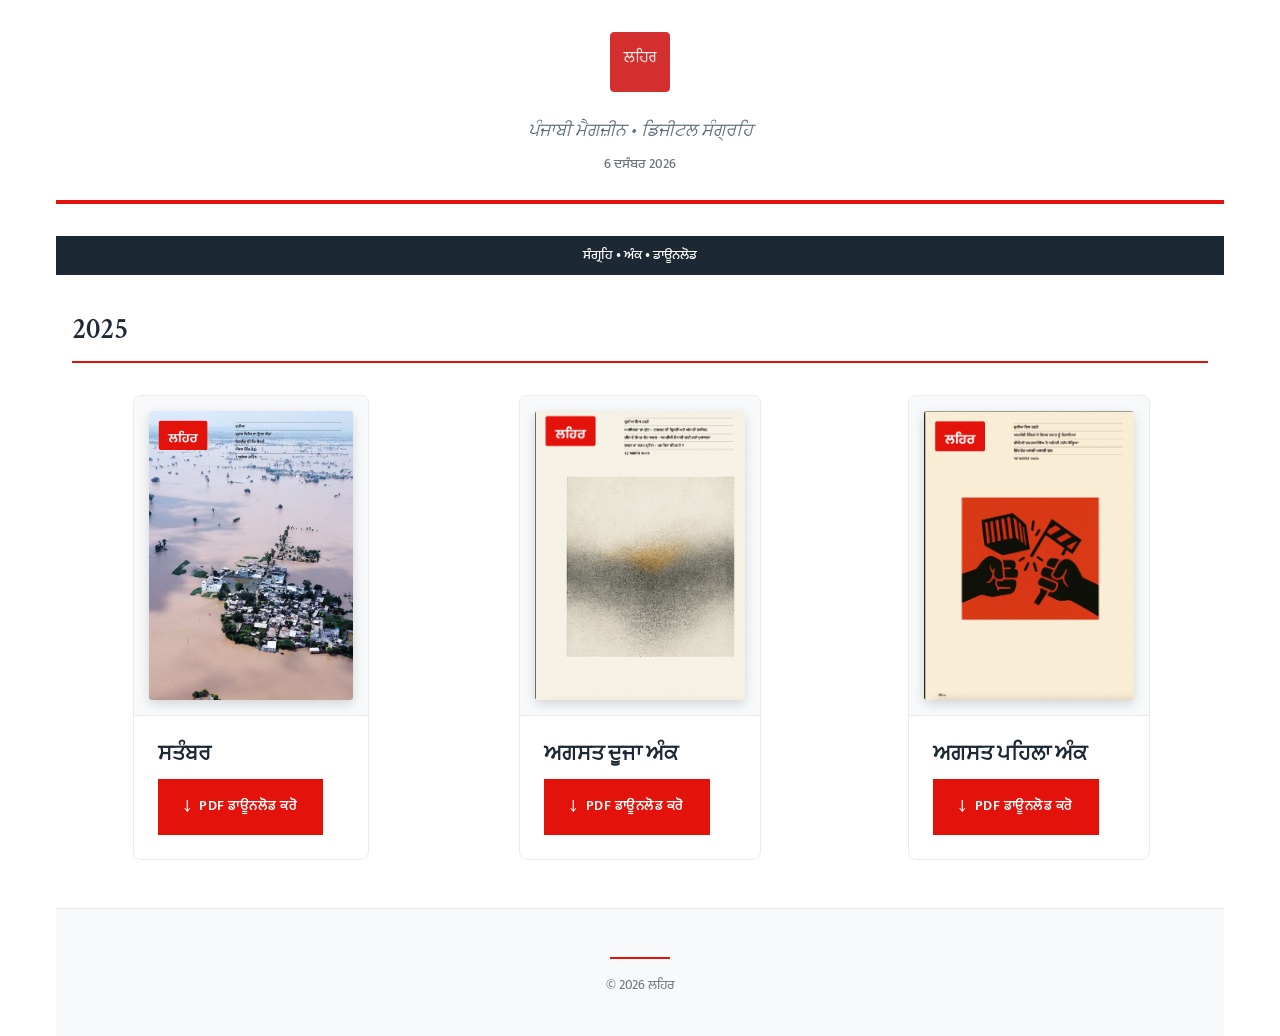
==== index.html @ ca3847b4 "Group the issues by year on the home page A year heading replaces the New issues heading. A card sho" ====
<!DOCTYPE html>
<html lang="pa">
<head>
    <meta charset="UTF-8">
    <meta name="viewport" content="width=device-width, initial-scale=1.0">
    <meta name="keywords" content="ਪੰਜਾਬੀ ਮੈਗਜ਼ੀਨ, ਪੰਜਾਬੀ ਖ਼ਬਰਾਂ, ਪੰਜਾਬੀ ਲੇਖ, ਪੰਜਾਬੀ ਸਾਹਿਤ, ਪੰਜਾਬੀ ਸੰਗੀਤ, ਪੰਜਾਬੀ ਸੰਸਕ੍ਰਿਤੀ, Punjabi magazine, Punjabi news, Punjabi articles">
    <title>ਲਹਿਰ</title>
    <!-- <link rel="icon" type="image/png" sizes="32x32" href="favicon.png"> -->
    <link rel="icon" type="image/x-icon" href="assets/favicon.ico">
    <meta property="og:title" content="ਸਤੰਬਰ 2025 | ਲਹਿਰ">
    <meta property="og:description" content="ਪੰਜਾਬੀ ਮੈਗਜ਼ੀਨ">
    <meta property="og:image" content="https://mandeepsmagh.github.io/lehar-magazine/issues/lehar-2025-09-07-cover.png">
    <meta property="og:site_name" content="ਲਹਿਰ">
    <meta property="og:type" content="website">
    <meta property="og:locale" content="pa_IN">
    <meta name="twitter:card" content="summary_large_image">
    <meta name="twitter:image" content="https://mandeepsmagh.github.io/lehar-magazine/issues/lehar-2025-09-07-cover.png">
    <meta name="description" content="ਪੰਜਾਬੀ ਮੈਗਜ਼ੀਨ">
    <link href="https://fonts.googleapis.com/css2?family=Mukta+Mahee:wght@300;400;500;600;700&family=Crimson+Text:ital,wght@0,400;0,600;1,400&display=swap" rel="stylesheet">
    <style>
        :root {
            /* Lehar color palette */
            --lehar-red: #e3120b;
            --lehar-red-hover: #cc100a;
            --lehar-dark-red: #b30e08;
            --lehar-blue: #006ba6;
            --lehar-light-blue: #0085c3;
            --lehar-navy: #1c2833;
            --lehar-grey: #5a6c7d;
            --lehar-light-grey: #8fa4b1;
            --lehar-background: #ffffff;
            --lehar-off-white: #f8f9fa;
            --lehar-border: #e9ecef;
            --lehar-text: #212529;
            --lehar-text-light: #6c757d;
            --shadow-subtle: 0 1px 3px rgba(0,0,0,0.12), 0 1px 2px rgba(0,0,0,0.08);
            --shadow-card: 0 4px 6px rgba(0,0,0,0.07), 0 1px 3px rgba(0,0,0,0.06);
        }

        * {
            margin: 0;
            padding: 0;
            box-sizing: border-box;
        }

        body {
            font-family: 'Mukta Mahee', 'Crimson Text', Georgia, serif;
            background-color: var(--lehar-background);
            color: var(--lehar-text);
            line-height: 1.6;
            font-size: 16px;
        }

        .container {
            max-width: 1200px;
            margin: 0 auto;
            padding: 0 1rem;
        }

        /* Header - Lehar style with red bar */
        header {
            background: var(--lehar-background);
            border-bottom: 4px solid var(--lehar-red);
            padding: 2rem 0 1.5rem;
            margin-bottom: 2rem;
        }

        .header-content {
            display: flex;
            flex-direction: column;
            align-items: center;
            text-align: center;
        }

        .logo {
            margin-bottom: 1rem;
        }

        .logo img {
            max-height: 60px;
            width: auto;
        }

        /* Hide logo when it's empty or contains only whitespace */
        .logo:empty,
        .logo:has(img[src=""]),
        .logo:has(img:not([src])) {
            display: none;
            margin-bottom: 0;
        }

        .subtitle {
            font-family: 'Crimson Text', serif;
            font-size: 1.1rem;
            color: var(--lehar-grey);
            font-style: italic;
            margin-bottom: 0.5rem;
        }

        .date-line {
            font-size: 0.9rem;
            color: var(--lehar-text-light);
            font-weight: 500;
        }

        /* Navigation bar - Lehar style */
        .nav-bar {
            background: var(--lehar-navy);
            padding: 0.5rem 0;
            margin-bottom: 2rem;
        }

        .nav-content {
            display: flex;
            justify-content: center;
            align-items: center;
            color: white;
            font-size: 0.9rem;
            font-weight: 500;
        }

        /* Main content area */
        main {
            padding: 0 1rem;
        }

        .section-header {
            border-bottom: 2px solid var(--lehar-red);
            margin-bottom: 2rem;
            padding-bottom: 0.5rem;
        }

        .section-title {
            font-family: 'Crimson Text', serif;
            font-size: 1.8rem;
            font-weight: 600;
            color: var(--lehar-navy);
            margin: 0;
        }

        /* Issues grid - Clean, newspaper-like layout */
        .issues-grid {
            display: grid;
            grid-template-columns: repeat(auto-fit, minmax(280px, 1fr));
            gap: 2rem;
            margin-bottom: 3rem;
        }

        /* Issue cards - Clean, professional styling */
        .issue-card {
            background: var(--lehar-background);
            border: 1px solid var(--lehar-border);
            border-radius: 8px;
            transition: all 0.3s ease;
            overflow: hidden;
            max-width: 350px;
            margin: 0 auto;
        }

        .issue-card:hover {
            box-shadow: var(--shadow-card);
            border-color: var(--lehar-light-grey);
        }

        .image-container {
            position: relative;
            overflow: hidden;
            border-bottom: 1px solid var(--lehar-border);
            height: 320px; /* Increased height to accommodate full cover */
            background: var(--lehar-off-white);
            display: flex;
            align-items: center;
            justify-content: center;
            padding: 15px;
        }

        .issue-card img {
            width: auto;
            height: auto;
            max-width: 100%;
            max-height: 100%;
            object-fit: contain; /* Changed from cover to contain to show full image */
            transition: transform 0.3s ease;
            border-radius: 3px;
            box-shadow: 0 4px 12px rgba(0,0,0,0.15);
        }

        .issue-card:hover img {
            transform: scale(1.05);
        }

        .content {
            padding: 1.5rem;
        }

        .issue-card h3 {
            font-family: 'Crimson Text', serif;
            font-size: 1.3rem;
            font-weight: 600;
            color: var(--lehar-navy);
            margin-bottom: 0.75rem;
            line-height: 1.3;
        }

        .issue-card p {
            font-size: 0.95rem;
            color: var(--lehar-text-light);
            line-height: 1.5;
            margin-bottom: 1.25rem;
        }

        /* Download button - Lehar red styling */
        .download-btn {
            display: inline-flex;
            align-items: center;
            gap: 0.5rem;
            background: var(--lehar-red);
            color: white;
            text-decoration: none;
            padding: 0.75rem 1.5rem;
            font-weight: 600;
            font-size: 0.9rem;
            text-transform: uppercase;
            letter-spacing: 0.5px;
            transition: all 0.2s ease;
            border: 2px solid var(--lehar-red);
        }

        .download-btn:hover {
            background: var(--lehar-red-hover);
            border-color: var(--lehar-red-hover);
            transform: translateY(-1px);
        }

        .download-btn::before {
            content: "↓";
            font-size: 1.2em;
            font-weight: bold;
        }

        /* Empty state */
        .empty-state {
            text-align: center;
            padding: 4rem 2rem;
            background: var(--lehar-off-white);
            border: 1px solid var(--lehar-border);
        }

        .empty-state h2 {
            font-family: 'Crimson Text', serif;
            font-size: 1.8rem;
            color: var(--lehar-navy);
            margin-bottom: 1rem;
        }

        .empty-state p {
            color: var(--lehar-text-light);
        }

        /* Footer - Clean and minimal */
        footer {
            background: var(--lehar-off-white);
            border-top: 1px solid var(--lehar-border);
            padding: 2rem 0;
            margin-top: 3rem;
            text-align: center;
        }

        .footer-content {
            font-size: 0.85rem;
            color: var(--lehar-text-light);
        }

        .footer-content p {
            margin-bottom: 0.5rem;
        }

        .footer-divider {
            width: 60px;
            height: 2px;
            background: var(--lehar-red);
            margin: 1rem auto;
        }

        /* Responsive design */
        @media (max-width: 768px) {
            .container {
                padding: 0 0.5rem;
            }
            
            .issues-grid {
                grid-template-columns: repeat(auto-fit, minmax(250px, 1fr));
                gap: 1.5rem;
                margin-bottom: 2rem;
            }
            
            .image-container {
                height: 280px;
                padding: 12px;
            }
            
            header {
                padding: 1.5rem 0 1rem;
            }
            
            .content {
                padding: 1.25rem;
            }
            
            main {
                padding: 0 0.5rem;
            }
        }

        @media (max-width: 480px) {
            .issues-grid {
                grid-template-columns: 1fr;
                gap: 1.5rem;
            }
            
            .issue-card {
                max-width: 100%;
            }
            
            .image-container {
                height: 260px;
                padding: 10px;
            }
            
            .issue-card h3 {
                font-size: 1.2rem;
            }
        }

        /* Print-friendly styles */
        @media print {
            body {
                background: white;
            }
            
            .nav-bar {
                display: none;
            }
            
            .issue-card {
                break-inside: avoid;
            }
        }

        /* JavaScript fallback for hiding empty logo */
        .logo-hidden {
            display: none !important;
            margin-bottom: 0 !important;
        }
    </style>
</head>
<body>
    <div class="container">
        <header>
            <div class="header-content">
                <div class="logo" id="logoContainer"><img src="assets/logo.png" alt="ਲਹਿਰ"></div>
                <p class="subtitle">ਪੰਜਾਬੀ ਮੈਗਜ਼ੀਨ • ਡਿਜੀਟਲ ਸੰਗ੍ਰਹਿ</p>
                <p class="date-line" id="current-date"></p>
            </div>
        </header>

        <div class="nav-bar">
            <div class="container">
                <div class="nav-content">
                    ਸੰਗ੍ਰਹਿ • ਅੰਕ • ਡਾਊਨਲੋਡ
                </div>
            </div>
        </div>

        <main>
            <div class="section-header">
                <h2 class="section-title">2025</h2>
            </div>

            <div class="issues-grid">
                <div class="issue-card">
                    <div class="image-container">
                        <img src="issues/lehar-2025-09-07-cover.png" alt="ਸਤੰਬਰ 2025" loading="lazy">
                    </div>
                    <div class="content">
                        <h3>ਸਤੰਬਰ</h3>
                        <a href="issues/lehar-2025-09-07.pdf" class="download-btn" download>PDF ਡਾਊਨਲੋਡ ਕਰੋ</a>
                    </div>
                </div>
                <div class="issue-card">
                    <div class="image-container">
                        <img src="issues/lehar-2025-08-02-cover.png" alt="ਅਗਸਤ ਦੂਜਾ ਅੰਕ 2025" loading="lazy">
                    </div>
                    <div class="content">
                        <h3>ਅਗਸਤ ਦੂਜਾ ਅੰਕ</h3>
                        <a href="issues/lehar-2025-08-02.pdf" class="download-btn" download>PDF ਡਾਊਨਲੋਡ ਕਰੋ</a>
                    </div>
                </div>
                <div class="issue-card">
                    <div class="image-container">
                        <img src="issues/lehar-2025-08-01-cover.png" alt="ਅਗਸਤ ਪਹਿਲਾ ਅੰਕ 2025" loading="lazy">
                    </div>
                    <div class="content">
                        <h3>ਅਗਸਤ ਪਹਿਲਾ ਅੰਕ</h3>
                        <a href="issues/lehar-2025-08-01.pdf" class="download-btn" download>PDF ਡਾਊਨਲੋਡ ਕਰੋ</a>
                    </div>
                </div>
            </div>
        </main>

        <footer>
            <div class="container">
                <div class="footer-content">
                    <div class="footer-divider"></div>
                    <p id="copyright-year">&copy; <span id="current-year">2025</span> ਲਹਿਰ</p>
                </div>
            </div>
        </footer>
    </div>

    <script>
        // Punjabi month names
        const punjabiMonths = [
            'ਜਨਵਰੀ', 'ਫਰਵਰੀ', 'ਮਾਰਚ', 'ਅਪ੍ਰੈਲ', 'ਮਈ', 'ਜੂਨ',
            'ਜੁਲਾਈ', 'ਅਗਸਤ', 'ਸਤੰਬਰ', 'ਅਕਤੂਬਰ', 'ਨਵੰਬਰ', 'ਦਸੰਬਰ'
        ];

        // Display current date in proper Punjabi format
        const currentDate = new Date();
        const day = currentDate.getDate();
        const month = punjabiMonths[currentDate.getMonth()];
        const year = currentDate.getFullYear();
        
        document.getElementById('current-date').textContent = day + ' ' + month + ' ' + year;
        
        // Update copyright year dynamically
        document.getElementById('current-year').textContent = currentDate.getFullYear();

        // Hide logo container if it's empty or only contains whitespace/placeholders
        document.addEventListener('DOMContentLoaded', function() {
            const logoContainer = document.getElementById('logoContainer');
            const logoContent = logoContainer.innerHTML.trim();
            
            // Check if logo is empty, contains only whitespace, or contains the placeholder
            if (!logoContent || 
                logoContent === '{{LOGO}}' || 
                logoContent === '' ||
                logoContent.match(/^\s*$/)) {
                logoContainer.classList.add('logo-hidden');
            }
            
            // Also check if logo contains an empty img tag
            const logoImg = logoContainer.querySelector('img');
            if (logoImg && (!logoImg.src || logoImg.src === '' || logoImg.src.includes('{{') || logoImg.src === window.location.href)) {
                logoContainer.classList.add('logo-hidden');
            }
        });
    </script>
</body>
</html>
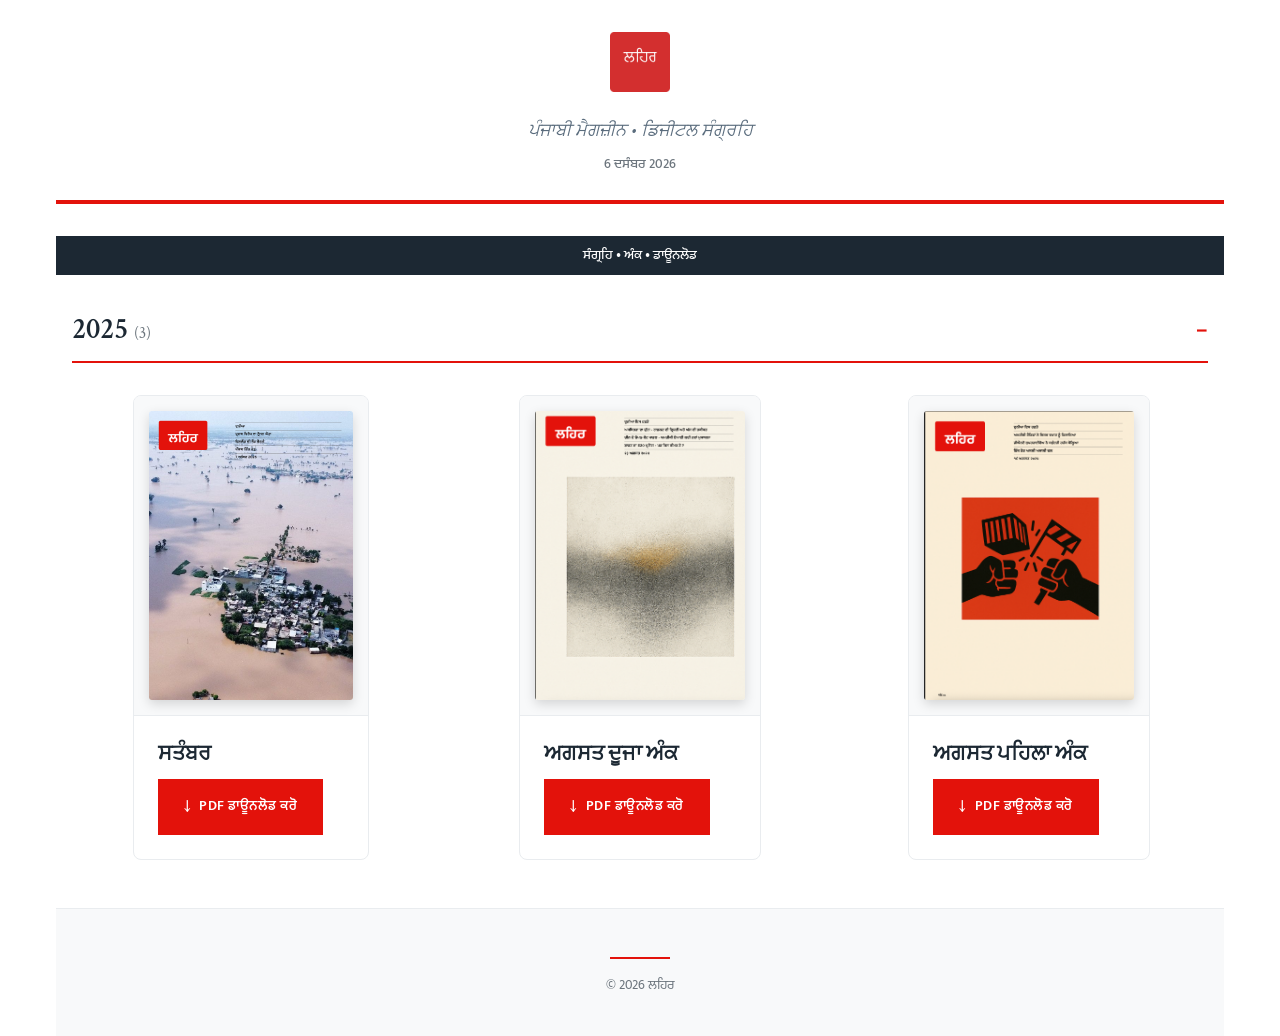
==== commit e87335bc: "Make each year on the home page collapsible The newest year is open and the older years are closed. " ====
--- a/index.html
+++ b/index.html
@@ -130,6 +130,44 @@
             padding-bottom: 0.5rem;
         }
 
+        /* One block for each year. The newest year is open and the older years are closed. */
+        .year {
+            margin-bottom: 1.5rem;
+        }
+
+        .year > summary {
+            display: flex;
+            align-items: baseline;
+            justify-content: space-between;
+            cursor: pointer;
+            list-style: none;
+        }
+
+        .year > summary::-webkit-details-marker {
+            display: none;
+        }
+
+        .year > summary::after {
+            content: "+";
+            color: var(--lehar-red);
+            font-size: 1.6rem;
+            font-weight: 600;
+        }
+
+        .year[open] > summary::after {
+            content: "\2212";
+        }
+
+        .year:not([open]) > summary {
+            margin-bottom: 0;
+        }
+
+        .count {
+            color: var(--lehar-text-light);
+            font-size: 1rem;
+            font-weight: 500;
+        }
+
         .section-title {
             font-family: 'Crimson Text', serif;
             font-size: 1.8rem;
@@ -373,9 +411,10 @@
         </div>
 
         <main>
-            <div class="section-header">
-                <h2 class="section-title">2025</h2>
-            </div>
+            <details class="year" open>
+            <summary class="section-header">
+                <h2 class="section-title">2025 <span class="count">(3)</span></h2>
+            </summary>
 
             <div class="issues-grid">
                 <div class="issue-card">
@@ -406,6 +445,7 @@
                     </div>
                 </div>
             </div>
+            </details>
         </main>
 
         <footer>
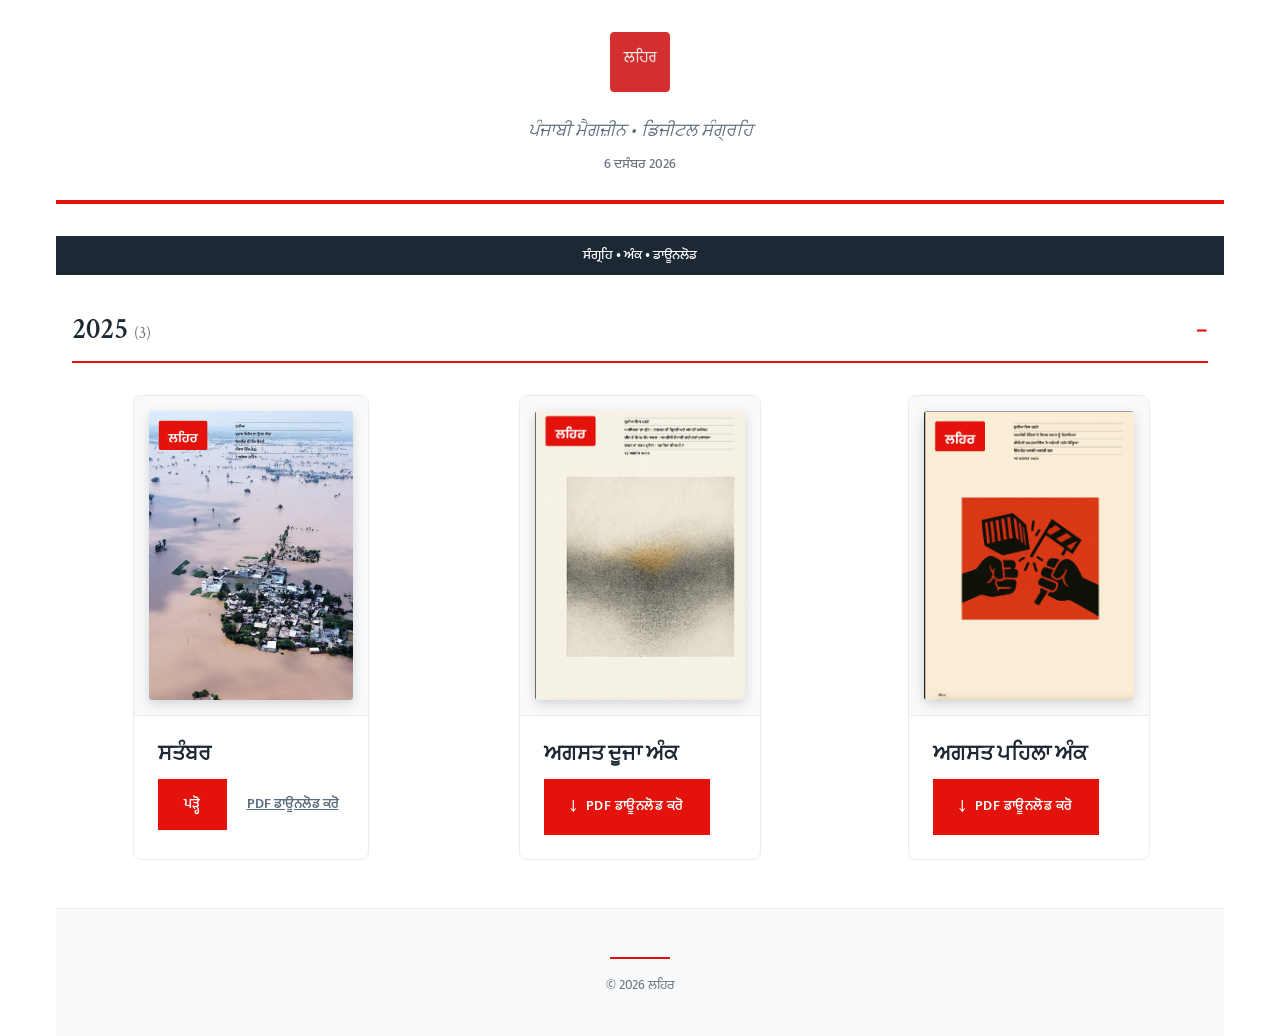
==== commit fb6cda7e: "Add the web edition of the 7 September issue The card shows a Read button for the web edition and a " ====
--- a/index.html
+++ b/index.html
@@ -276,6 +276,19 @@
             font-weight: bold;
         }
 
+        .download-btn.read::before {
+            content: none;
+        }
+
+        .pdf-link {
+            display: inline-block;
+            margin-left: 1rem;
+            padding: 0.75rem 0;
+            color: var(--lehar-grey);
+            font-size: 0.9rem;
+            font-weight: 600;
+        }
+
         /* Empty state */
         .empty-state {
             text-align: center;
@@ -423,7 +436,8 @@
                     </div>
                     <div class="content">
                         <h3>ਸਤੰਬਰ</h3>
-                        <a href="issues/lehar-2025-09-07.pdf" class="download-btn" download>PDF ਡਾਊਨਲੋਡ ਕਰੋ</a>
+                        <a href="issues/2025-09-07/" class="download-btn read">ਪੜ੍ਹੋ</a>
+                        <a href="issues/lehar-2025-09-07.pdf" class="pdf-link" download>PDF ਡਾਊਨਲੋਡ ਕਰੋ</a>
                     </div>
                 </div>
                 <div class="issue-card">
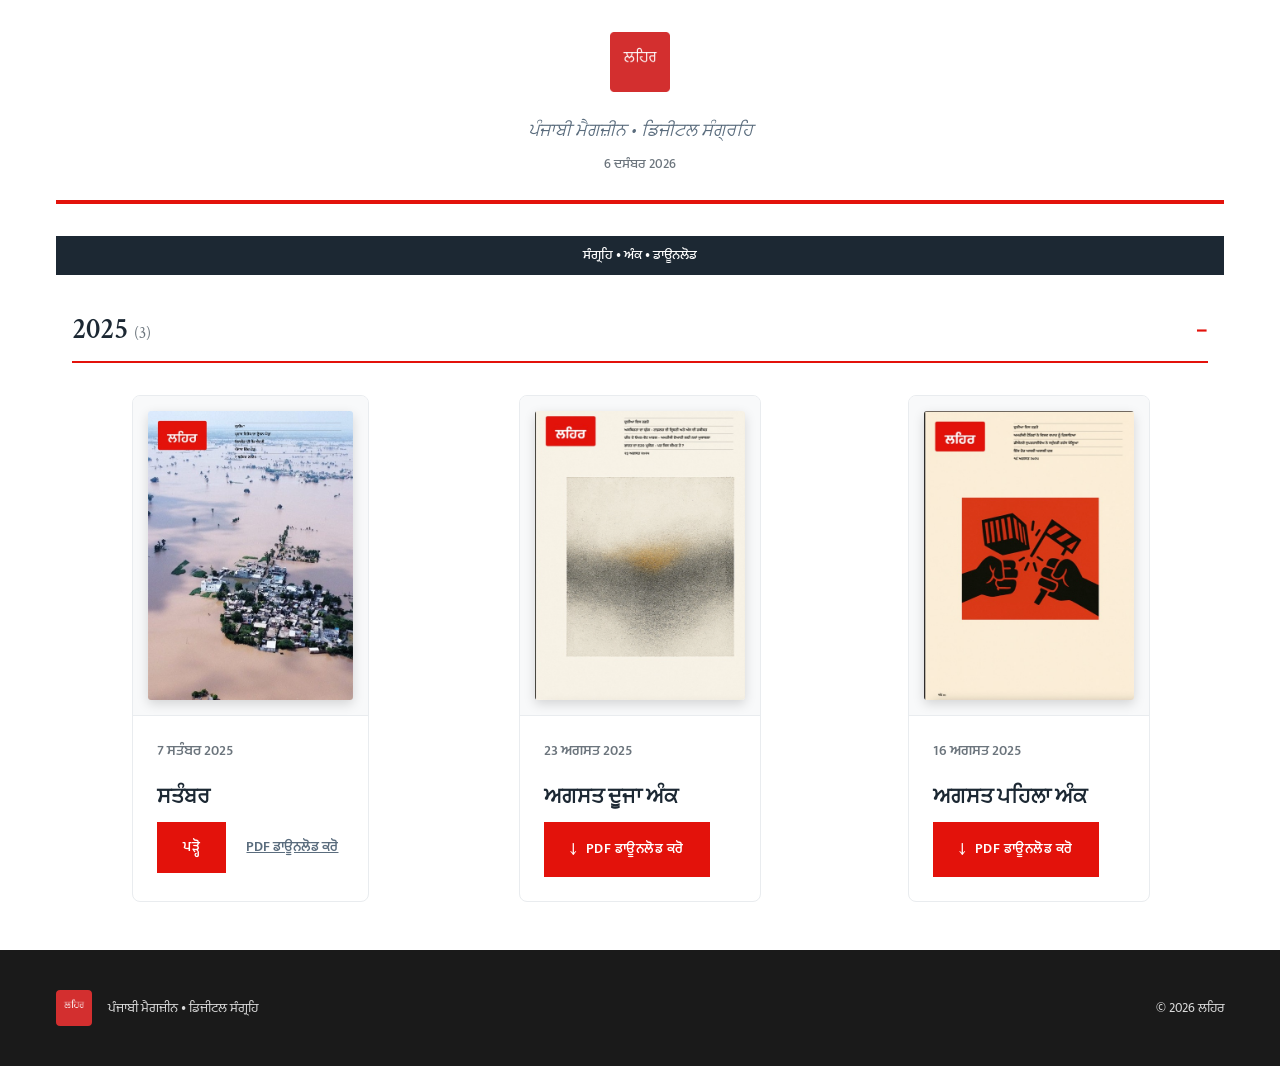
==== commit eda3e84c: "Take the good parts of the new home page design A dark footer with the logo and the year, a date on " ====
--- a/index.html
+++ b/index.html
@@ -9,12 +9,12 @@
     <link rel="icon" type="image/x-icon" href="assets/favicon.ico">
     <meta property="og:title" content="ਸਤੰਬਰ 2025 | ਲਹਿਰ">
     <meta property="og:description" content="ਪੰਜਾਬੀ ਮੈਗਜ਼ੀਨ">
-    <meta property="og:image" content="https://mandeepsmagh.github.io/lehar-magazine/issues/lehar-2025-09-07-cover.png">
+    <meta property="og:image" content="https://mandeepsmagh.github.io/lehar-magazine/issues/lehar-2025-09-07-thumb.jpg">
     <meta property="og:site_name" content="ਲਹਿਰ">
     <meta property="og:type" content="website">
     <meta property="og:locale" content="pa_IN">
     <meta name="twitter:card" content="summary_large_image">
-    <meta name="twitter:image" content="https://mandeepsmagh.github.io/lehar-magazine/issues/lehar-2025-09-07-cover.png">
+    <meta name="twitter:image" content="https://mandeepsmagh.github.io/lehar-magazine/issues/lehar-2025-09-07-thumb.jpg">
     <meta name="description" content="ਪੰਜਾਬੀ ਮੈਗਜ਼ੀਨ">
     <link href="https://fonts.googleapis.com/css2?family=Mukta+Mahee:wght@300;400;500;600;700&family=Crimson+Text:ital,wght@0,400;0,600;1,400&display=swap" rel="stylesheet">
     <style>
@@ -308,29 +308,80 @@
             color: var(--lehar-text-light);
         }
 
-        /* Footer - Clean and minimal */
-        footer {
-            background: var(--lehar-off-white);
-            border-top: 1px solid var(--lehar-border);
-            padding: 2rem 0;
+        /* Footer: a dark band with the logo, the tagline and the year */
+        .site-foot {
+            background: #1a1a1a;
+            color: #d9d9d9;
             margin-top: 3rem;
-            text-align: center;
-        }
-
-        .footer-content {
+        }
+
+        .site-foot .container {
+            display: flex;
+            flex-wrap: wrap;
+            align-items: center;
+            justify-content: space-between;
+            gap: 1.25rem;
+            padding-top: 2.5rem;
+            padding-bottom: 2.5rem;
+        }
+
+        .foot-brand {
+            display: flex;
+            flex-wrap: wrap;
+            align-items: center;
+            gap: 1rem;
+        }
+
+        .foot-brand img {
+            display: block;
+            height: 2.25rem;
+            width: auto;
+            border-radius: 4px;
+        }
+
+        .site-foot p {
+            font-size: 0.9rem;
+        }
+
+        /* Skip link, focus and motion */
+        .skip {
+            position: absolute;
+            left: -9999px;
+            top: 0.5rem;
+            background: var(--lehar-text);
+            color: #ffffff;
+            padding: 0.5rem 1rem;
+            z-index: 10;
+        }
+
+        .skip:focus {
+            left: 0.5rem;
+        }
+
+        a:focus-visible {
+            outline: 3px solid var(--lehar-red);
+            outline-offset: 3px;
+        }
+
+        .issue-date {
             font-size: 0.85rem;
+            font-weight: 600;
             color: var(--lehar-text-light);
-        }
-
-        .footer-content p {
-            margin-bottom: 0.5rem;
-        }
-
-        .footer-divider {
-            width: 60px;
-            height: 2px;
-            background: var(--lehar-red);
-            margin: 1rem auto;
+            margin-bottom: 0.25rem;
+        }
+
+        .issues-grid {
+            list-style: none;
+        }
+
+        @media (prefers-reduced-motion: reduce) {
+            * {
+                transition: none !important;
+            }
+
+            .issue-card:hover img {
+                transform: none;
+            }
         }
 
         /* Responsive design */
@@ -383,6 +434,62 @@
             }
         }
 
+        /* Phone: each issue is a row, a small cover on the left */
+        @media (max-width: 720px) {
+            .issues-grid {
+                display: block;
+                margin-bottom: 1rem;
+            }
+
+            .issue-card {
+                display: grid;
+                grid-template-columns: 96px minmax(0, 1fr);
+                column-gap: 1rem;
+                max-width: none;
+                border: 0;
+                border-bottom: 1px solid var(--lehar-border);
+                border-radius: 0;
+                padding: 1.1rem 0;
+            }
+
+            .issue-card:hover {
+                box-shadow: none;
+            }
+
+            .image-container {
+                height: auto;
+                padding: 0;
+                border: 0;
+                background: none;
+                align-items: flex-start;
+            }
+
+            .issue-card img {
+                box-shadow: 0 1px 2px rgba(0,0,0,0.12), 0 8px 14px -8px rgba(0,0,0,0.35);
+            }
+
+            .issue-card:hover img {
+                transform: none;
+            }
+
+            .content {
+                padding: 0;
+            }
+
+            .issue-card h3 {
+                font-size: 1.15rem;
+                margin-bottom: 0.6rem;
+            }
+
+            .download-btn {
+                padding: 0.6rem 1.1rem;
+            }
+
+            .pdf-link {
+                margin-left: 0.75rem;
+            }
+        }
+
         /* Print-friendly styles */
         @media print {
             body {
@@ -406,6 +513,7 @@
     </style>
 </head>
 <body>
+    <a class="skip" href="#archive">ਸੰਗ੍ਰਹਿ ’ਤੇ ਜਾਓ</a>
     <div class="container">
         <header>
             <div class="header-content">
@@ -423,54 +531,58 @@
             </div>
         </div>
 
-        <main>
+        <main id="archive">
             <details class="year" open>
             <summary class="section-header">
                 <h2 class="section-title">2025 <span class="count">(3)</span></h2>
             </summary>
 
-            <div class="issues-grid">
-                <div class="issue-card">
-                    <div class="image-container">
-                        <img src="issues/lehar-2025-09-07-cover.png" alt="ਸਤੰਬਰ 2025" loading="lazy">
-                    </div>
+            <ul class="issues-grid">
+                <li class="issue-card">
+                    <a class="image-container" href="issues/2025-09-07/" tabindex="-1" aria-hidden="true">
+                        <img src="issues/lehar-2025-09-07-thumb.jpg" alt="" width="495" height="700" loading="lazy">
+                    </a>
                     <div class="content">
+                        <p class="issue-date">7 ਸਤੰਬਰ 2025</p>
                         <h3>ਸਤੰਬਰ</h3>
                         <a href="issues/2025-09-07/" class="download-btn read">ਪੜ੍ਹੋ</a>
                         <a href="issues/lehar-2025-09-07.pdf" class="pdf-link" download>PDF ਡਾਊਨਲੋਡ ਕਰੋ</a>
                     </div>
-                </div>
-                <div class="issue-card">
-                    <div class="image-container">
-                        <img src="issues/lehar-2025-08-02-cover.png" alt="ਅਗਸਤ ਦੂਜਾ ਅੰਕ 2025" loading="lazy">
-                    </div>
+                </li>
+                <li class="issue-card">
+                    <a class="image-container" href="issues/lehar-2025-08-02.pdf" tabindex="-1" aria-hidden="true">
+                        <img src="issues/lehar-2025-08-02-thumb.jpg" alt="" width="508" height="700" loading="lazy">
+                    </a>
                     <div class="content">
+                        <p class="issue-date">23 ਅਗਸਤ 2025</p>
                         <h3>ਅਗਸਤ ਦੂਜਾ ਅੰਕ</h3>
                         <a href="issues/lehar-2025-08-02.pdf" class="download-btn" download>PDF ਡਾਊਨਲੋਡ ਕਰੋ</a>
                     </div>
-                </div>
-                <div class="issue-card">
-                    <div class="image-container">
-                        <img src="issues/lehar-2025-08-01-cover.png" alt="ਅਗਸਤ ਪਹਿਲਾ ਅੰਕ 2025" loading="lazy">
-                    </div>
+                </li>
+                <li class="issue-card">
+                    <a class="image-container" href="issues/lehar-2025-08-01.pdf" tabindex="-1" aria-hidden="true">
+                        <img src="issues/lehar-2025-08-01-thumb.jpg" alt="" width="508" height="700" loading="lazy">
+                    </a>
                     <div class="content">
+                        <p class="issue-date">16 ਅਗਸਤ 2025</p>
                         <h3>ਅਗਸਤ ਪਹਿਲਾ ਅੰਕ</h3>
                         <a href="issues/lehar-2025-08-01.pdf" class="download-btn" download>PDF ਡਾਊਨਲੋਡ ਕਰੋ</a>
                     </div>
-                </div>
-            </div>
+                </li>
+            </ul>
             </details>
         </main>
-
-        <footer>
-            <div class="container">
-                <div class="footer-content">
-                    <div class="footer-divider"></div>
-                    <p id="copyright-year">&copy; <span id="current-year">2025</span> ਲਹਿਰ</p>
-                </div>
+    </div>
+
+    <footer class="site-foot">
+        <div class="container">
+            <div class="foot-brand">
+                <img src="assets/logo.png" alt="ਲਹਿਰ">
+                <p>ਪੰਜਾਬੀ ਮੈਗਜ਼ੀਨ • ਡਿਜੀਟਲ ਸੰਗ੍ਰਹਿ</p>
             </div>
-        </footer>
-    </div>
+            <p>&copy; 2026 ਲਹਿਰ</p>
+        </div>
+    </footer>
 
     <script>
         // Punjabi month names
@@ -487,9 +599,6 @@
         
         document.getElementById('current-date').textContent = day + ' ' + month + ' ' + year;
         
-        // Update copyright year dynamically
-        document.getElementById('current-year').textContent = currentDate.getFullYear();
-
         // Hide logo container if it's empty or only contains whitespace/placeholders
         document.addEventListener('DOMContentLoaded', function() {
             const logoContainer = document.getElementById('logoContainer');
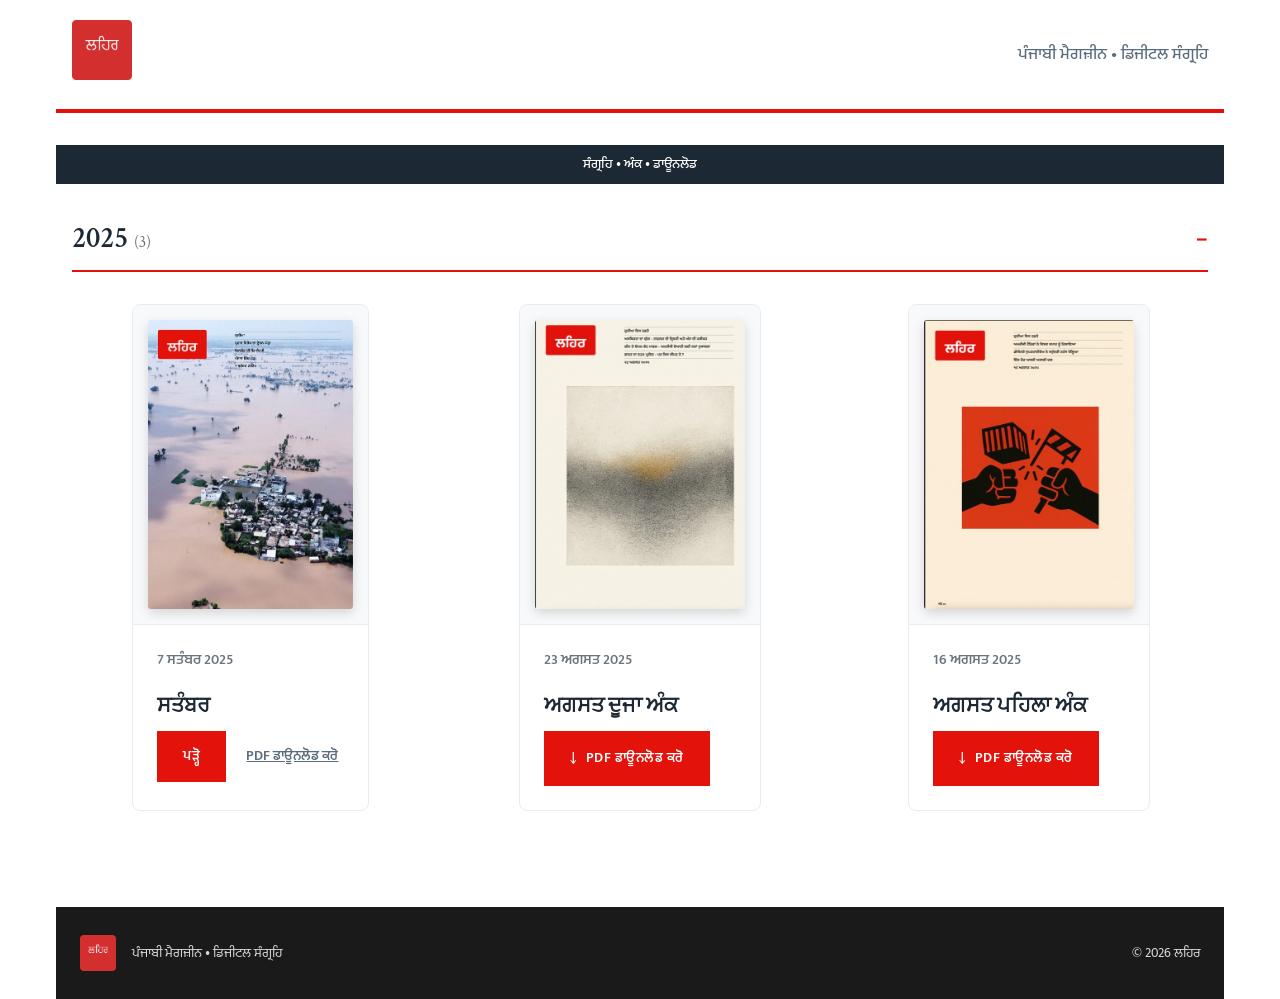
==== commit 2fd6aded: "Rework the home page header and footer The header has the logo on the left and the tagline on the ri" ====
--- a/index.html
+++ b/index.html
@@ -57,23 +57,31 @@
             padding: 0 1rem;
         }
 
+        /* The footer sits at the bottom of the window when the page is short. */
+        body > .container {
+            min-height: 100vh;
+            min-height: 100dvh;
+            display: flex;
+            flex-direction: column;
+        }
+
+        body > .container > main {
+            flex: 1 0 auto;
+        }
+
         /* Header - Lehar style with red bar */
         header {
             background: var(--lehar-background);
             border-bottom: 4px solid var(--lehar-red);
-            padding: 2rem 0 1.5rem;
+            padding: 1.25rem 1rem;
             margin-bottom: 2rem;
         }
 
         .header-content {
             display: flex;
-            flex-direction: column;
             align-items: center;
-            text-align: center;
-        }
-
-        .logo {
-            margin-bottom: 1rem;
+            justify-content: space-between;
+            gap: 1rem;
         }
 
         .logo img {
@@ -90,17 +98,10 @@
         }
 
         .subtitle {
-            font-family: 'Crimson Text', serif;
-            font-size: 1.1rem;
+            font-size: 1.05rem;
+            font-weight: 500;
             color: var(--lehar-grey);
-            font-style: italic;
-            margin-bottom: 0.5rem;
-        }
-
-        .date-line {
-            font-size: 0.9rem;
-            color: var(--lehar-text-light);
-            font-weight: 500;
+            text-align: right;
         }
 
         /* Navigation bar - Lehar style */
@@ -315,14 +316,13 @@
             margin-top: 3rem;
         }
 
-        .site-foot .container {
+        .foot-inner {
             display: flex;
             flex-wrap: wrap;
             align-items: center;
             justify-content: space-between;
             gap: 1.25rem;
-            padding-top: 2.5rem;
-            padding-bottom: 2.5rem;
+            padding: 1.75rem 1.5rem;
         }
 
         .foot-brand {
@@ -519,7 +519,6 @@
             <div class="header-content">
                 <div class="logo" id="logoContainer"><img src="assets/logo.png" alt="ਲਹਿਰ"></div>
                 <p class="subtitle">ਪੰਜਾਬੀ ਮੈਗਜ਼ੀਨ • ਡਿਜੀਟਲ ਸੰਗ੍ਰਹਿ</p>
-                <p class="date-line" id="current-date"></p>
             </div>
         </header>
 
@@ -572,33 +571,19 @@
             </ul>
             </details>
         </main>
-    </div>
-
-    <footer class="site-foot">
-        <div class="container">
-            <div class="foot-brand">
+
+        <footer class="site-foot">
+            <div class="foot-inner">
+                <div class="foot-brand">
                 <img src="assets/logo.png" alt="ਲਹਿਰ">
                 <p>ਪੰਜਾਬੀ ਮੈਗਜ਼ੀਨ • ਡਿਜੀਟਲ ਸੰਗ੍ਰਹਿ</p>
+                </div>
+                <p>&copy; 2026 ਲਹਿਰ</p>
             </div>
-            <p>&copy; 2026 ਲਹਿਰ</p>
-        </div>
-    </footer>
+        </footer>
+    </div>
 
     <script>
-        // Punjabi month names
-        const punjabiMonths = [
-            'ਜਨਵਰੀ', 'ਫਰਵਰੀ', 'ਮਾਰਚ', 'ਅਪ੍ਰੈਲ', 'ਮਈ', 'ਜੂਨ',
-            'ਜੁਲਾਈ', 'ਅਗਸਤ', 'ਸਤੰਬਰ', 'ਅਕਤੂਬਰ', 'ਨਵੰਬਰ', 'ਦਸੰਬਰ'
-        ];
-
-        // Display current date in proper Punjabi format
-        const currentDate = new Date();
-        const day = currentDate.getDate();
-        const month = punjabiMonths[currentDate.getMonth()];
-        const year = currentDate.getFullYear();
-        
-        document.getElementById('current-date').textContent = day + ' ' + month + ' ' + year;
-        
         // Hide logo container if it's empty or only contains whitespace/placeholders
         document.addEventListener('DOMContentLoaded', function() {
             const logoContainer = document.getElementById('logoContainer');
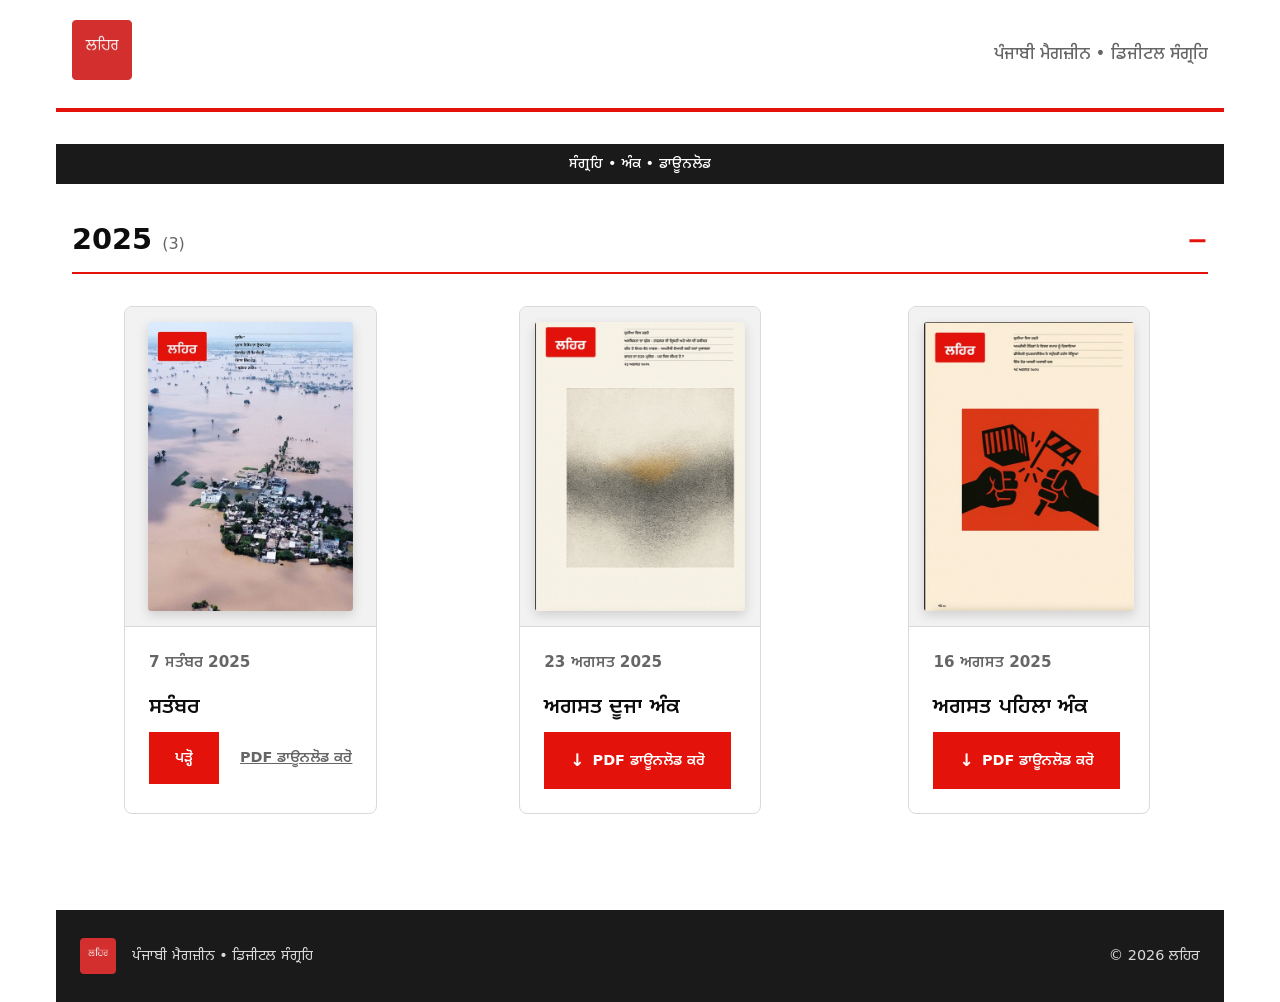
==== commit 069edf54: "Make the home page follow the design system Use the Sama and Noto fonts and the red and grey palette" ====
--- a/index.html
+++ b/index.html
@@ -3,6 +3,7 @@
 <head>
     <meta charset="UTF-8">
     <meta name="viewport" content="width=device-width, initial-scale=1.0">
+    <meta name="color-scheme" content="light dark">
     <meta name="keywords" content="ਪੰਜਾਬੀ ਮੈਗਜ਼ੀਨ, ਪੰਜਾਬੀ ਖ਼ਬਰਾਂ, ਪੰਜਾਬੀ ਲੇਖ, ਪੰਜਾਬੀ ਸਾਹਿਤ, ਪੰਜਾਬੀ ਸੰਗੀਤ, ਪੰਜਾਬੀ ਸੰਸਕ੍ਰਿਤੀ, Punjabi magazine, Punjabi news, Punjabi articles">
     <title>ਲਹਿਰ</title>
     <!-- <link rel="icon" type="image/png" sizes="32x32" href="favicon.png"> -->
@@ -16,25 +17,43 @@
     <meta name="twitter:card" content="summary_large_image">
     <meta name="twitter:image" content="https://mandeepsmagh.github.io/lehar-magazine/issues/lehar-2025-09-07-thumb.jpg">
     <meta name="description" content="ਪੰਜਾਬੀ ਮੈਗਜ਼ੀਨ">
-    <link href="https://fonts.googleapis.com/css2?family=Mukta+Mahee:wght@300;400;500;600;700&family=Crimson+Text:ital,wght@0,400;0,600;1,400&display=swap" rel="stylesheet">
     <style>
+        /* Sama Gurmukhi is an Apple font. A device without it loads this file (34 KB, once). A device with it never does. */
+        @font-face {
+            font-family: "Lehar Gurmukhi";
+            src: url("assets/fonts/noto-sans-gurmukhi.woff2") format("woff2");
+            font-weight: 400 700;
+            font-display: swap;
+            unicode-range: U+0951-0952, U+0964-0965, U+0A01-0A76, U+200C-200D, U+20B9, U+25CC, U+262C, U+A830-A839;
+        }
+
+        /* Colours follow the design language: red, then the grey scale. */
         :root {
-            /* Lehar color palette */
             --lehar-red: #e3120b;
             --lehar-red-hover: #cc100a;
-            --lehar-dark-red: #b30e08;
-            --lehar-blue: #006ba6;
-            --lehar-light-blue: #0085c3;
-            --lehar-navy: #1c2833;
-            --lehar-grey: #5a6c7d;
-            --lehar-light-grey: #8fa4b1;
+            --lehar-bar: #1a1a1a;
+            --lehar-grey: #666666;
+            --lehar-light-grey: #b3b3b3;
             --lehar-background: #ffffff;
-            --lehar-off-white: #f8f9fa;
-            --lehar-border: #e9ecef;
-            --lehar-text: #212529;
-            --lehar-text-light: #6c757d;
+            --lehar-off-white: #f2f2f2;
+            --lehar-border: #d9d9d9;
+            --lehar-text: #0d0d0d;
+            --lehar-text-light: #666666;
             --shadow-subtle: 0 1px 3px rgba(0,0,0,0.12), 0 1px 2px rgba(0,0,0,0.08);
             --shadow-card: 0 4px 6px rgba(0,0,0,0.07), 0 1px 3px rgba(0,0,0,0.06);
+        }
+
+        @media (prefers-color-scheme: dark) {
+            :root {
+                --lehar-grey: #b3b3b3;
+                --lehar-light-grey: #666666;
+                --lehar-background: #0d0d0d;
+                --lehar-off-white: #1a1a1a;
+                --lehar-border: #333333;
+                --lehar-text: #f2f2f2;
+                --lehar-text-light: #b3b3b3;
+                --shadow-card: 0 4px 6px rgba(0,0,0,0.5), 0 1px 3px rgba(0,0,0,0.4);
+            }
         }
 
         * {
@@ -44,10 +63,10 @@
         }
 
         body {
-            font-family: 'Mukta Mahee', 'Crimson Text', Georgia, serif;
+            font-family: "Sama Gurmukhi", "Lehar Gurmukhi", "SF Pro Text", system-ui, sans-serif;
             background-color: var(--lehar-background);
             color: var(--lehar-text);
-            line-height: 1.6;
+            line-height: 1.65;
             font-size: 16px;
         }
 
@@ -106,7 +125,7 @@
 
         /* Navigation bar - Lehar style */
         .nav-bar {
-            background: var(--lehar-navy);
+            background: var(--lehar-bar);
             padding: 0.5rem 0;
             margin-bottom: 2rem;
         }
@@ -170,10 +189,9 @@
         }
 
         .section-title {
-            font-family: 'Crimson Text', serif;
             font-size: 1.8rem;
             font-weight: 600;
-            color: var(--lehar-navy);
+            color: var(--lehar-text);
             margin: 0;
         }
 
@@ -233,10 +251,9 @@
         }
 
         .issue-card h3 {
-            font-family: 'Crimson Text', serif;
             font-size: 1.3rem;
             font-weight: 600;
-            color: var(--lehar-navy);
+            color: var(--lehar-text);
             margin-bottom: 0.75rem;
             line-height: 1.3;
         }
@@ -259,8 +276,6 @@
             padding: 0.75rem 1.5rem;
             font-weight: 600;
             font-size: 0.9rem;
-            text-transform: uppercase;
-            letter-spacing: 0.5px;
             transition: all 0.2s ease;
             border: 2px solid var(--lehar-red);
         }
@@ -299,9 +314,8 @@
         }
 
         .empty-state h2 {
-            font-family: 'Crimson Text', serif;
             font-size: 1.8rem;
-            color: var(--lehar-navy);
+            color: var(--lehar-text);
             margin-bottom: 1rem;
         }
 
@@ -311,7 +325,7 @@
 
         /* Footer: a dark band with the logo, the tagline and the year */
         .site-foot {
-            background: #1a1a1a;
+            background: var(--lehar-bar);
             color: #d9d9d9;
             margin-top: 3rem;
         }
@@ -348,7 +362,7 @@
             position: absolute;
             left: -9999px;
             top: 0.5rem;
-            background: var(--lehar-text);
+            background: var(--lehar-red);
             color: #ffffff;
             padding: 0.5rem 1rem;
             z-index: 10;
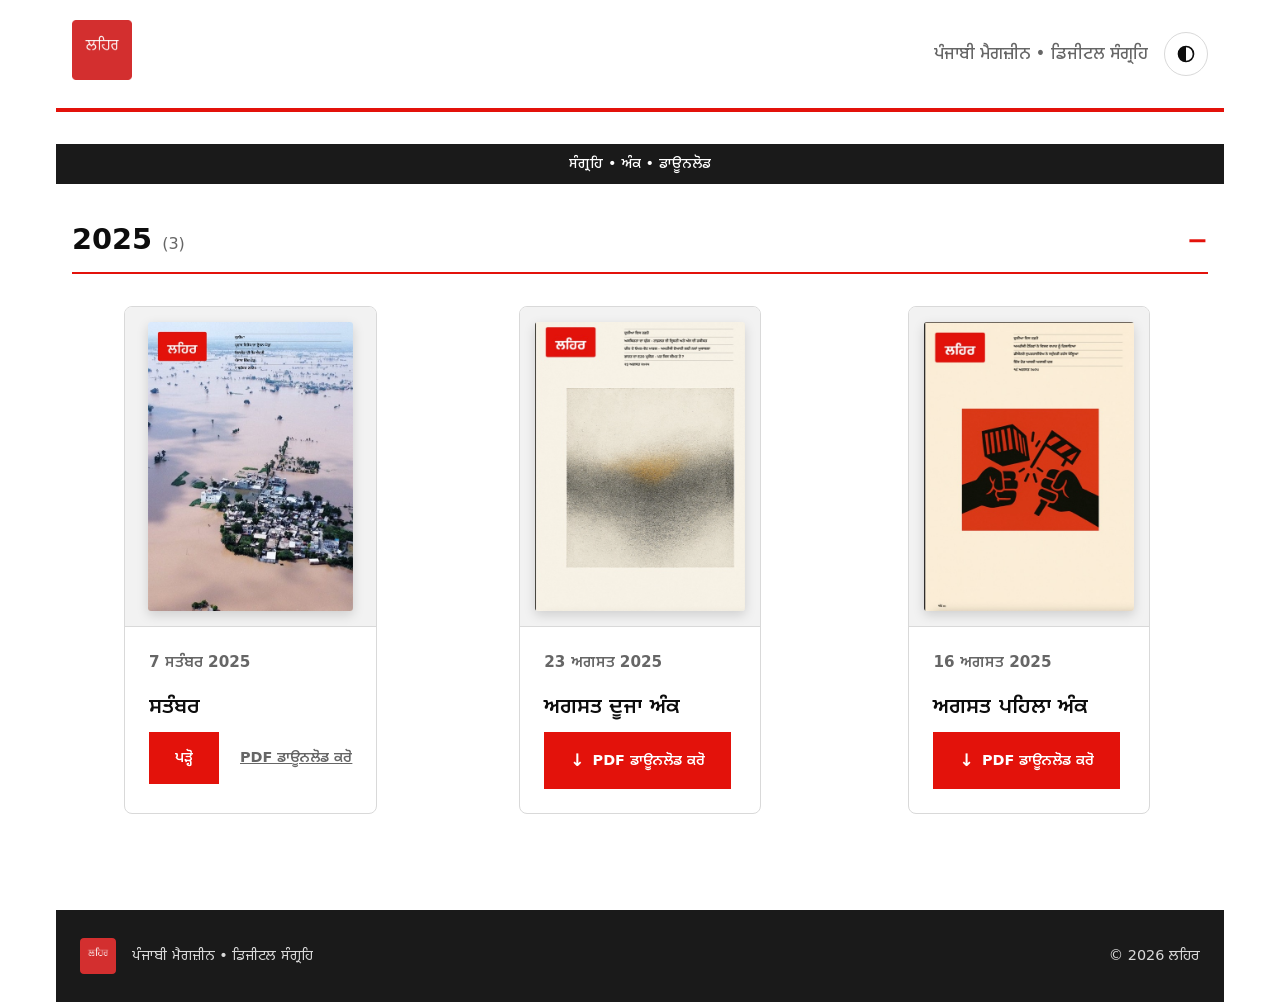
==== commit 03e2b6ea: "Add a light and dark theme button The home page and the web edition follow the device and a button o" ====
--- a/index.html
+++ b/index.html
@@ -4,6 +4,7 @@
     <meta charset="UTF-8">
     <meta name="viewport" content="width=device-width, initial-scale=1.0">
     <meta name="color-scheme" content="light dark">
+    <script>try{var t=localStorage.getItem("lehar-theme");if(t)document.documentElement.dataset.theme=t}catch(e){}</script>
     <meta name="keywords" content="ਪੰਜਾਬੀ ਮੈਗਜ਼ੀਨ, ਪੰਜਾਬੀ ਖ਼ਬਰਾਂ, ਪੰਜਾਬੀ ਲੇਖ, ਪੰਜਾਬੀ ਸਾਹਿਤ, ਪੰਜਾਬੀ ਸੰਗੀਤ, ਪੰਜਾਬੀ ਸੰਸਕ੍ਰਿਤੀ, Punjabi magazine, Punjabi news, Punjabi articles">
     <title>ਲਹਿਰ</title>
     <!-- <link rel="icon" type="image/png" sizes="32x32" href="favicon.png"> -->
@@ -27,8 +28,10 @@
             unicode-range: U+0951-0952, U+0964-0965, U+0A01-0A76, U+200C-200D, U+20B9, U+25CC, U+262C, U+A830-A839;
         }
 
-        /* Colours follow the design language: red, then the grey scale. */
+        /* Colours follow the design language: red, then the grey scale.
+           Each colour is written once with light-dark(). It follows the device, and the button sets data-theme to override it. */
         :root {
+            color-scheme: light dark;
             --lehar-red: #e3120b;
             --lehar-red-hover: #cc100a;
             --lehar-bar: #1a1a1a;
@@ -43,17 +46,49 @@
             --shadow-card: 0 4px 6px rgba(0,0,0,0.07), 0 1px 3px rgba(0,0,0,0.06);
         }
 
-        @media (prefers-color-scheme: dark) {
+        @supports (color: light-dark(#000, #fff)) {
             :root {
-                --lehar-grey: #b3b3b3;
-                --lehar-light-grey: #666666;
-                --lehar-background: #0d0d0d;
-                --lehar-off-white: #1a1a1a;
-                --lehar-border: #333333;
-                --lehar-text: #f2f2f2;
-                --lehar-text-light: #b3b3b3;
-                --shadow-card: 0 4px 6px rgba(0,0,0,0.5), 0 1px 3px rgba(0,0,0,0.4);
-            }
+                --lehar-grey: light-dark(#666666, #b3b3b3);
+                --lehar-light-grey: light-dark(#b3b3b3, #666666);
+                --lehar-background: light-dark(#ffffff, #0d0d0d);
+                --lehar-off-white: light-dark(#f2f2f2, #1a1a1a);
+                --lehar-border: light-dark(#d9d9d9, #333333);
+                --lehar-text: light-dark(#0d0d0d, #f2f2f2);
+                --lehar-text-light: light-dark(#666666, #b3b3b3);
+            }
+        }
+
+        :root[data-theme="light"] { color-scheme: light; }
+        :root[data-theme="dark"] { color-scheme: dark; }
+
+        /* The theme button */
+        .header-tools {
+            display: flex;
+            align-items: center;
+            gap: 1rem;
+        }
+
+        .theme {
+            display: inline-flex;
+            align-items: center;
+            justify-content: center;
+            width: 2.75rem;
+            height: 2.75rem;
+            flex: none;
+            border: 1.5px solid var(--lehar-border);
+            border-radius: 50%;
+            background: none;
+            color: var(--lehar-text);
+            cursor: pointer;
+        }
+
+        .theme:hover {
+            border-color: var(--lehar-red);
+        }
+
+        .theme svg {
+            width: 1.25rem;
+            height: 1.25rem;
         }
 
         * {
@@ -532,7 +567,10 @@
         <header>
             <div class="header-content">
                 <div class="logo" id="logoContainer"><img src="assets/logo.png" alt="ਲਹਿਰ"></div>
-                <p class="subtitle">ਪੰਜਾਬੀ ਮੈਗਜ਼ੀਨ • ਡਿਜੀਟਲ ਸੰਗ੍ਰਹਿ</p>
+                <div class="header-tools">
+                    <p class="subtitle">ਪੰਜਾਬੀ ਮੈਗਜ਼ੀਨ • ਡਿਜੀਟਲ ਸੰਗ੍ਰਹਿ</p>
+                    <button class="theme" type="button" aria-label="ਥੀਮ ਬਦਲੋ" aria-pressed="false"><svg viewBox="0 0 24 24" aria-hidden="true"><circle cx="12" cy="12" r="9" fill="none" stroke="currentColor" stroke-width="2"/><path d="M12 3a9 9 0 0 0 0 18z" fill="currentColor"/></svg></button>
+                </div>
             </div>
         </header>
 
@@ -598,6 +636,18 @@
     </div>
 
     <script>
+        (function () {
+            var d = document.documentElement, b = document.querySelector('.theme');
+            function dark() { return (d.dataset.theme || (matchMedia('(prefers-color-scheme: dark)').matches ? 'dark' : 'light')) === 'dark'; }
+            b.setAttribute('aria-pressed', dark());
+            b.onclick = function () {
+                d.dataset.theme = dark() ? 'light' : 'dark';
+                b.setAttribute('aria-pressed', dark());
+                try { localStorage.setItem('lehar-theme', d.dataset.theme); } catch (e) {}
+            };
+        })();
+    </script>
+    <script>
         // Hide logo container if it's empty or only contains whitespace/placeholders
         document.addEventListener('DOMContentLoaded', function() {
             const logoContainer = document.getElementById('logoContainer');
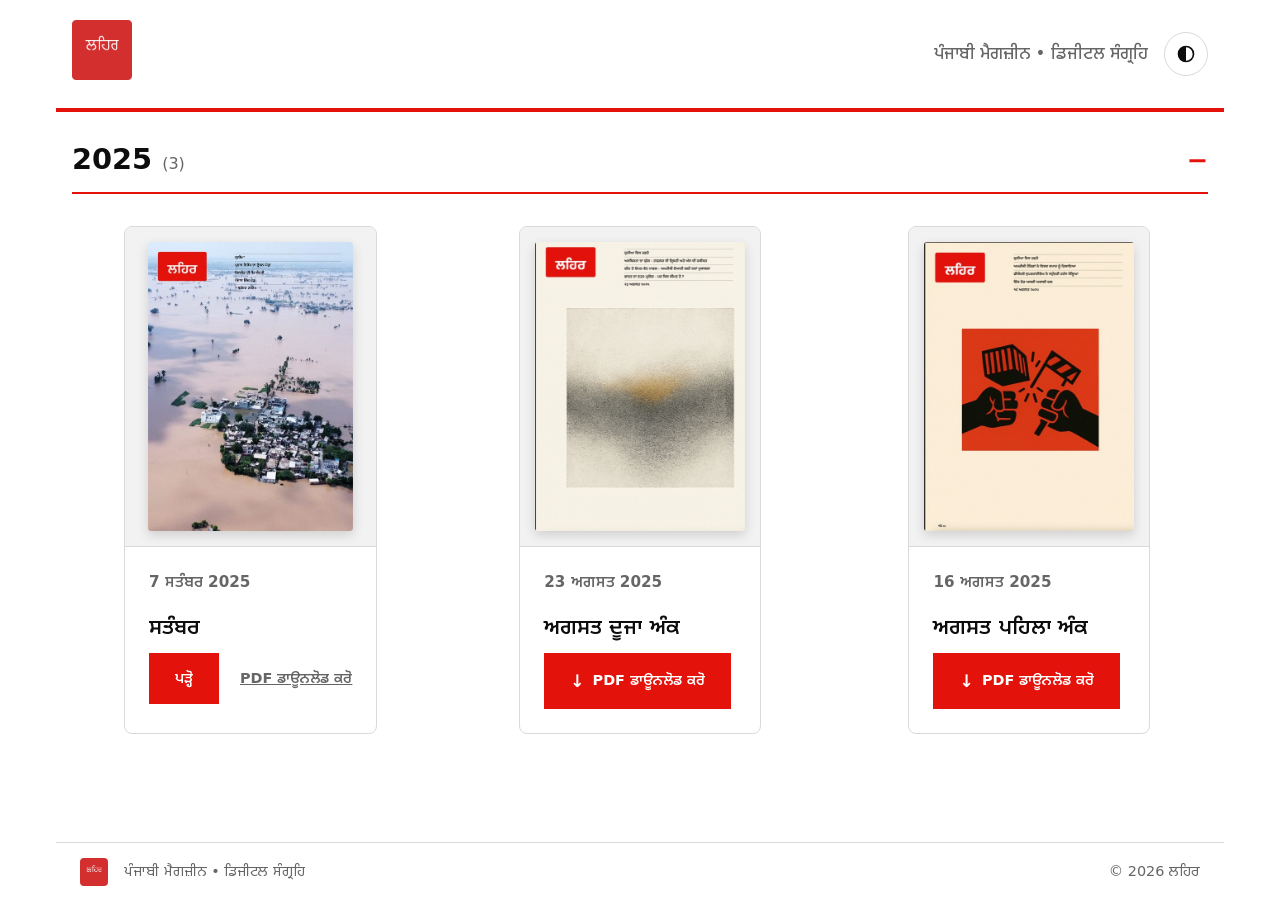
==== commit 7b30be8a: "Remove the top bar and make the footers hairlines The home page has no navy bar and no dark footer b" ====
--- a/index.html
+++ b/index.html
@@ -34,7 +34,6 @@
             color-scheme: light dark;
             --lehar-red: #e3120b;
             --lehar-red-hover: #cc100a;
-            --lehar-bar: #1a1a1a;
             --lehar-grey: #666666;
             --lehar-light-grey: #b3b3b3;
             --lehar-background: #ffffff;
@@ -128,7 +127,7 @@
             background: var(--lehar-background);
             border-bottom: 4px solid var(--lehar-red);
             padding: 1.25rem 1rem;
-            margin-bottom: 2rem;
+            margin-bottom: 1.5rem;
         }
 
         .header-content {
@@ -156,22 +155,6 @@
             font-weight: 500;
             color: var(--lehar-grey);
             text-align: right;
-        }
-
-        /* Navigation bar - Lehar style */
-        .nav-bar {
-            background: var(--lehar-bar);
-            padding: 0.5rem 0;
-            margin-bottom: 2rem;
-        }
-
-        .nav-content {
-            display: flex;
-            justify-content: center;
-            align-items: center;
-            color: white;
-            font-size: 0.9rem;
-            font-weight: 500;
         }
 
         /* Main content area */
@@ -358,10 +341,10 @@
             color: var(--lehar-text-light);
         }
 
-        /* Footer: a dark band with the logo, the tagline and the year */
+        /* Footer: a hairline with the logo, the tagline and the year */
         .site-foot {
-            background: var(--lehar-bar);
-            color: #d9d9d9;
+            border-top: 1px solid var(--lehar-border);
+            color: var(--lehar-text-light);
             margin-top: 3rem;
         }
 
@@ -371,7 +354,7 @@
             align-items: center;
             justify-content: space-between;
             gap: 1.25rem;
-            padding: 1.75rem 1.5rem;
+            padding: 0.9rem 1.5rem;
         }
 
         .foot-brand {
@@ -383,7 +366,7 @@
 
         .foot-brand img {
             display: block;
-            height: 2.25rem;
+            height: 1.75rem;
             width: auto;
             border-radius: 4px;
         }
@@ -543,10 +526,6 @@
         @media print {
             body {
                 background: white;
-            }
-            
-            .nav-bar {
-                display: none;
             }
             
             .issue-card {
@@ -573,14 +552,6 @@
                 </div>
             </div>
         </header>
-
-        <div class="nav-bar">
-            <div class="container">
-                <div class="nav-content">
-                    ਸੰਗ੍ਰਹਿ • ਅੰਕ • ਡਾਊਨਲੋਡ
-                </div>
-            </div>
-        </div>
 
         <main id="archive">
             <details class="year" open>
